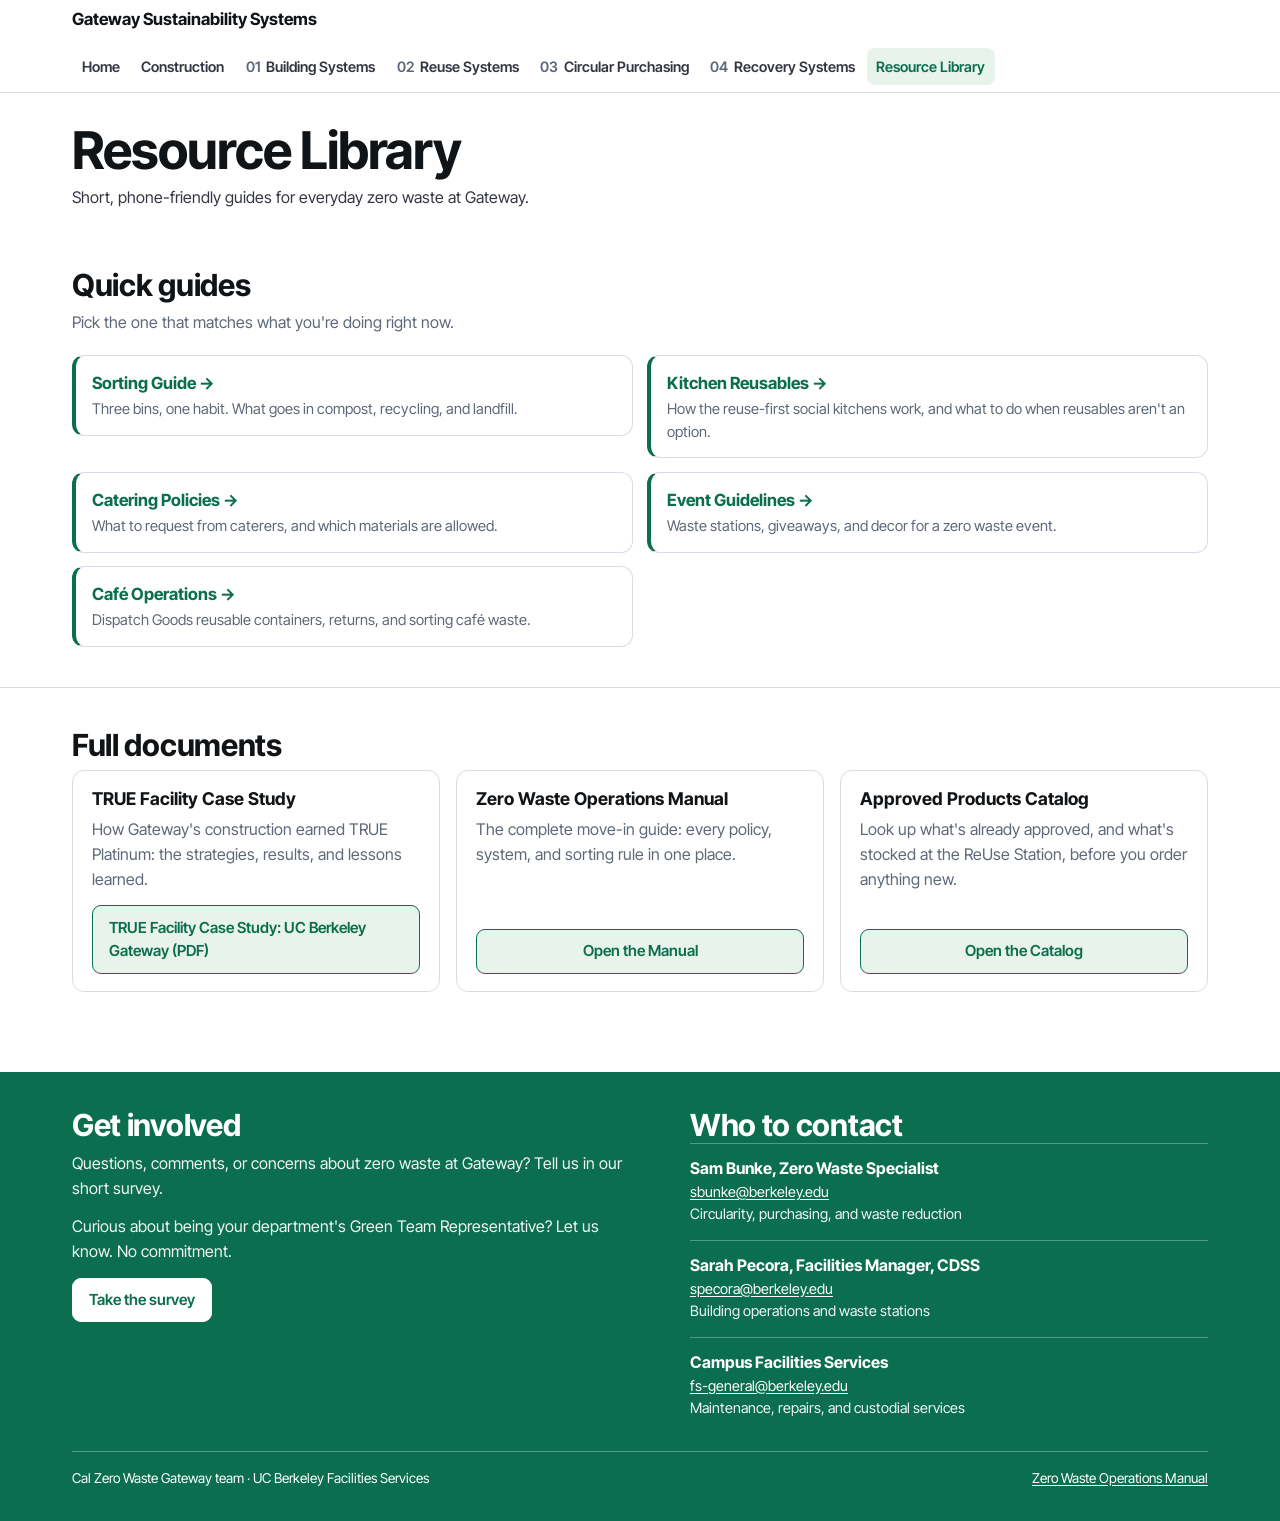
==== docs/resources/index.html @ 9b739a01 "Add the Be Green at Gateway logo as the site icon Co-Authored-By: Claude Opus 5.5 (1M context) <nore" ====
<!doctype html>
<html lang="en">
<head>
  <meta charset="utf-8">
  <meta name="viewport" content="width=device-width, initial-scale=1">
  <title>Resource Library | Gateway Sustainability Systems</title>
  <meta name="description" content="Quick guides for sorting, kitchens, catering, events, and the café at Gateway, plus the full Zero Waste Operations Manual.">
  <link rel="preconnect" href="https://fonts.googleapis.com">
  <link rel="preconnect" href="https://fonts.gstatic.com" crossorigin>
  <link rel="stylesheet" href="https://fonts.googleapis.com/css2?family=Inter+Tight:wght@400;600;700&display=swap">
  <link rel="stylesheet" href="../assets/css/site.css">
  <link rel="icon" href="../assets/icons/icon-32.png" sizes="32x32" type="image/png">
  <link rel="apple-touch-icon" href="../assets/icons/apple-touch-icon.png">
</head>
<body data-root="../" data-page="resources">
  <noscript><p class="wrap"><a href="../index.html">Home</a> · <a href="../construction.html">Construction</a> · <a href="../building-systems.html">01 Building Systems</a> · <a href="../reuse.html">02 Reuse Systems</a> · <a href="../circular-purchasing.html">03 Circular Purchasing</a> · <a href="../recovery.html">04 Recovery Systems</a> · <a href="index.html">Resource Library</a></p></noscript>

  <main id="main">

    <section class="page-head" aria-labelledby="page-title">
      <div class="wrap">
        <h1 id="page-title">Resource Library</h1>
        <p class="lede">Short, phone-friendly guides for everyday zero waste at Gateway.</p>
      </div>
    </section>

    <section class="section" aria-labelledby="guides-title">
      <div class="wrap">
        <h2 id="guides-title">Quick guides</h2>
        <p class="section-intro">Pick the one that matches what you're doing right now.</p>
        <ul class="guide-list"><li><a class="guide-link" href="sorting-guide.html"><span class="guide-title">Sorting Guide</span><span class="guide-desc">Three bins, one habit. What goes in compost, recycling, and landfill.</span></a></li><li><a class="guide-link" href="kitchen-reusables.html"><span class="guide-title">Kitchen Reusables</span><span class="guide-desc">How the reuse-first social kitchens work, and what to do when reusables aren't an option.</span></a></li><li><a class="guide-link" href="catering-policies.html"><span class="guide-title">Catering Policies</span><span class="guide-desc">What to request from caterers, and which materials are allowed.</span></a></li><li><a class="guide-link" href="event-guidelines.html"><span class="guide-title">Event Guidelines</span><span class="guide-desc">Waste stations, giveaways, and decor for a zero waste event.</span></a></li><li><a class="guide-link" href="cafe-operations.html"><span class="guide-title">Café Operations</span><span class="guide-desc">Dispatch Goods reusable containers, returns, and sorting café waste.</span></a></li></ul>
      </div>
    </section>

    <section class="section" aria-labelledby="docs-title">
      <div class="wrap">
        <h2 id="docs-title">Full documents</h2>
        <div class="panel-grid panel-grid-3">
          <div class="resource">
            <h3>TRUE Facility Case Study</h3>
            <p>How Gateway's construction earned TRUE Platinum: the strategies, results, and lessons learned.</p>
            <a class="btn btn-block" href="../assets/Gateway_TRUE_Case_Study.pdf" target="_blank" rel="noopener">TRUE Facility Case Study: UC Berkeley Gateway (PDF)<span class="sr-only"> (opens in a new tab)</span></a>
          </div>
          <div class="resource">
            <h3>Zero Waste Operations Manual</h3>
            <p>The complete move-in guide: every policy, system, and sorting rule in one place.</p>
            <a class="btn btn-block" href="https://docs.google.com/presentation/d/1j3IVyxEG0aGZXlMy2ydaw6Dh-32Yhf_N/present">Open the Manual</a>
          </div>
          <div class="resource">
            <h3>Approved Products Catalog</h3>
            <p>Look up what's already approved, and what's stocked at the ReUse Station, before you order anything new.</p>
            <a class="btn btn-block" href="https://docs.google.com/spreadsheets/d/1A8FVGTV1aYEEU8FSmAIqXaVte6zZQoTVcCfQZ-hz0IU/edit?gid=1487214576#gid=1487214576">Open the Catalog</a>
          </div>
        </div>
      </div>
    </section>

  </main>

  <script src="../assets/js/site.js"></script>
</body>
</html>
---- docs/assets/css/site.css ----
/* Gateway Sustainability Systems: shared styles for every page.
   One font (Inter Tight) and the existing site palette only. */

:root {
  --green: #0B6E4F;          /* primary: headings accents, buttons, links */
  --green-mid: #3F8F43;      /* accent: borders and rules only (not small text) */
  --green-tint: #E8F3EC;     /* button fills, highlight backgrounds */
  --surface: #F3F5F2;        /* soft panels */
  --ink: #343743;            /* body text */
  --ink-strong: #111417;     /* large headings */
  --ink-muted: #5E6878;      /* secondary text (AA on white and on --surface) */
  --line: #D8DCE5;           /* hairlines and card borders */
  --white: #FFFFFF;

  --radius: 12px;
  --gutter: 16px;
  --max: 1200px;
  --font: "Inter Tight", system-ui, -apple-system, "Segoe UI", Arial, sans-serif;
}

*, *::before, *::after { box-sizing: border-box; }

html { -webkit-text-size-adjust: 100%; }

body {
  margin: 0;
  background: var(--white);
  color: var(--ink);
  font-family: var(--font);
  font-size: 1rem;
  line-height: 1.55;
}

img { max-width: 100%; height: auto; display: block; }

a { color: var(--green); text-underline-offset: 2px; }
a:hover { text-decoration-thickness: 2px; }

:focus-visible {
  outline: 3px solid var(--green);
  outline-offset: 2px;
  border-radius: 4px;
}

h1, h2, h3 { color: var(--ink-strong); line-height: 1.15; margin: 0 0 0.5rem; }
h1 { font-size: clamp(2rem, 6vw, 3.25rem); font-weight: 700; letter-spacing: -0.02em; }
h2 { font-size: clamp(1.45rem, 3.6vw, 1.9rem); font-weight: 700; letter-spacing: -0.01em; }
h3 { font-size: 1.1rem; font-weight: 700; }
p { margin: 0 0 0.85rem; }

.sr-only {
  position: absolute; width: 1px; height: 1px; padding: 0; margin: -1px;
  overflow: hidden; clip: rect(0, 0, 0, 0); white-space: nowrap; border: 0;
}

.skip-link {
  position: absolute; left: var(--gutter); top: -100px; z-index: 100;
  background: var(--green); color: var(--white); padding: 0.6rem 1rem;
  border-radius: 8px; font-weight: 600;
}
.skip-link:focus { top: 0.5rem; }

.wrap { max-width: var(--max); margin: 0 auto; padding: 0 var(--gutter); }
@media (min-width: 768px) { .wrap { padding: 0 2rem; } }

.section { padding: 2.5rem 0; }
.section + .section { border-top: 1px solid var(--line); }
.section-intro { color: var(--ink-muted); max-width: 46rem; margin-bottom: 1.25rem; }
.eyebrow {
  display: block; font-size: 0.78rem; font-weight: 700; letter-spacing: 0.08em;
  text-transform: uppercase; color: var(--ink-muted); margin-bottom: 0.4rem;
}

/* ---------- Header and navigation ---------- */

.site-header {
  position: sticky; top: 0; z-index: 50;
  background: var(--white);
  border-bottom: 1px solid var(--line);
}
.site-header .wrap {
  display: flex; align-items: center; justify-content: space-between;
  min-height: 60px; gap: 1rem;
}
.brand {
  display: flex; align-items: center; gap: 0.55rem;
  font-weight: 700; font-size: 1.05rem; color: var(--ink-strong); text-decoration: none;
}
@media (max-width: 380px) { .brand { font-size: 0.95rem; } }
.nav-toggle {
  display: inline-flex; align-items: center; gap: 0.4rem;
  font: inherit; font-weight: 600; font-size: 0.95rem;
  background: var(--green); color: var(--white);
  border: 0; border-radius: 8px; padding: 0.5rem 0.85rem; cursor: pointer;
}
.nav-toggle svg { width: 18px; height: 18px; }
.site-nav ul { list-style: none; margin: 0; padding: 0; }
.site-nav a {
  display: block; text-decoration: none; color: var(--ink);
  font-weight: 600; font-size: 0.95rem; border-radius: 8px;
}
.site-nav a[aria-current="page"] { color: var(--green); background: var(--green-tint); }
.site-nav a:hover { color: var(--green); }
.nav-num { color: var(--ink-muted); font-weight: 600; margin-right: 0.35rem; }

@media (max-width: 1199px) {
  .site-nav {
    display: none; position: absolute; left: 0; right: 0; top: 100%;
    background: var(--white); border-bottom: 1px solid var(--line);
    box-shadow: 0 12px 24px rgba(17, 20, 23, 0.08);
  }
  .site-nav.is-open { display: block; }
  .site-nav ul { padding: 0.5rem var(--gutter) 1rem; }
  .site-nav a { padding: 0.75rem 0.75rem; }
}
@media (min-width: 1200px) {
  .nav-toggle { display: none; }
  .site-nav a, .brand { white-space: nowrap; }
  .site-header .wrap { flex-wrap: wrap; padding-top: 0.4rem; padding-bottom: 0.4rem; }
  .site-nav ul { display: flex; flex-wrap: wrap; gap: 0.15rem; }
  .site-nav a { padding: 0.45rem 0.6rem; font-size: 0.9rem; }
}

/* ---------- Buttons ---------- */

.btn {
  display: inline-flex; align-items: center; justify-content: center; gap: 0.35rem;
  font: inherit; font-weight: 600; font-size: 0.95rem; text-decoration: none;
  padding: 0.6rem 1rem; border-radius: 9px; cursor: pointer;
  background: var(--green-tint); color: var(--green); border: 1px solid var(--green);
}
.btn:hover { background: var(--green); color: var(--white); }
.btn-solid { background: var(--green); color: var(--white); }
.btn-solid:hover { background: #095C42; }
.btn-block { display: flex; width: 100%; }

/* ---------- Home hero (full-bleed, no border or rounding) ---------- */

.hero-img {
  width: 100%; height: 210px; object-fit: cover; object-position: center 40%;
  border-radius: 0;
}
@media (min-width: 768px) { .hero-img { height: 420px; } }
.hero-text { padding-top: 1.5rem; padding-bottom: 0.5rem; }
.hero-text .lede { font-size: 1.1rem; max-width: 46rem; }
.hero-text p { max-width: 46rem; }

/* ---------- Metrics (2x2 on mobile, 4 across on desktop) ---------- */

.metrics {
  display: grid; grid-template-columns: 1fr 1fr; gap: 0.75rem;
  margin: 0; padding: 0; list-style: none;
}
@media (min-width: 768px) { .metrics { grid-template-columns: repeat(4, 1fr); gap: 1rem; } }
.metric {
  background: var(--surface); border-radius: var(--radius);
  padding: 0.9rem 1rem; border-top: 4px solid var(--green);
}
.metric-value {
  display: block; font-size: clamp(1.35rem, 5vw, 2rem); font-weight: 700;
  line-height: 1.15; color: var(--ink-strong);
}
.metric-label { display: block; font-size: 0.85rem; color: var(--ink-muted); margin-top: 0.2rem; line-height: 1.35; }

/* ---------- System cards ---------- */

.cards { display: grid; gap: 0.75rem; margin: 0; padding: 0; list-style: none; }
@media (min-width: 640px) { .cards { grid-template-columns: repeat(2, 1fr); gap: 1rem; } }
@media (min-width: 1024px) { .cards-5 { grid-template-columns: repeat(5, 1fr); } }

.card {
  background: var(--white); border: 1px solid var(--line); border-radius: var(--radius);
  overflow: hidden; display: flex; flex-direction: column;
}
.card-img { aspect-ratio: 3 / 2; width: 100%; object-fit: cover; }
.card-body { padding: 0.9rem 1rem 1rem; display: flex; flex-direction: column; flex: 1; }
.card-num { font-size: 0.8rem; font-weight: 700; letter-spacing: 0.06em; color: var(--green); }
.card h3 { margin: 0.15rem 0 0.3rem; }
.card p { color: var(--ink-muted); font-size: 0.92rem; margin-bottom: 0.75rem; flex: 1; }

/* Compact system cards on phones: no photo, tight spacing, green accent edge. */
@media (max-width: 639px) {
  .card-system { border-left: 4px solid var(--green); }
  .card-system:nth-child(even) { border-left-color: var(--green-mid); }
  .card-system .card-img { display: none; }
  .card-system .card-body { padding: 0.7rem 0.85rem 0.8rem; }
  .card-system h3 { margin: 0.05rem 0 0.1rem; font-size: 1rem; }
  .card-system p { margin-bottom: 0.5rem; font-size: 0.86rem; }
  .card-system .btn { padding: 0.45rem 0.8rem; }
}


/* ---------- Text panels ---------- */

.panel-grid { display: grid; gap: 1rem; }
@media (min-width: 768px) { .panel-grid { grid-template-columns: repeat(2, 1fr); } }
.panel {
  background: var(--surface); border-radius: var(--radius); padding: 1.1rem 1.2rem;
}
.panel h3 { margin-bottom: 0.4rem; }
.panel ul { margin: 0 0 0.75rem; padding-left: 1.2rem; }
.panel li { margin-bottom: 0.35rem; }
.source { font-size: 0.85rem; color: var(--ink-muted); margin: 0; }

.pull {
  border-left: 4px solid var(--green); padding: 0.6rem 0 0.6rem 1rem; margin: 1.25rem 0 0;
  font-weight: 600; color: var(--ink-strong); max-width: 46rem;
}

/* ---------- Callouts: The Science, Current Wins, What you can do ---------- */

.callout {
  border: 1px solid var(--line); border-left: 4px solid var(--green);
  background: var(--white); border-radius: var(--radius);
  padding: 0.95rem 1.1rem; margin: 1.25rem 0;
}
.callout-label {
  display: flex; align-items: center; gap: 0.45rem;
  font-size: 0.8rem; font-weight: 700; letter-spacing: 0.06em; text-transform: uppercase;
  color: var(--green); margin-bottom: 0.35rem;
}
.callout-label svg { width: 18px; height: 18px; flex: none; }
.callout p:last-child, .callout ul:last-child { margin-bottom: 0; }
.callout .source { margin-top: 0.4rem; }
.callout-science { background: var(--surface); }
.callout-wins { background: var(--green-tint); border-left-color: var(--green); }
.callout-action { border-left-color: var(--green-mid); }
.status {
  display: inline-block; font-size: 0.75rem; font-weight: 700; color: var(--ink-muted);
  border: 1px solid var(--line); border-radius: 999px; padding: 0.05rem 0.5rem; margin-left: 0.3rem;
  background: var(--white); vertical-align: 1px;
}

/* ---------- Team ---------- */

.team { display: grid; align-items: start; gap: 0.75rem; margin: 1rem 0 0; padding: 0; list-style: none; }
@media (min-width: 640px) { .team { grid-template-columns: repeat(2, 1fr); gap: 1rem; } }
@media (min-width: 1024px) { .team { grid-template-columns: repeat(3, 1fr); } }
.person {
  display: flex; gap: 0.85rem; align-items: flex-start;
  border: 1px solid var(--line); border-radius: var(--radius); padding: 0.9rem 1rem;
}
.avatar {
  flex: none; width: 52px; height: 52px; border-radius: 50%;
  background: var(--green); color: var(--white);
  display: grid; place-items: center; font-weight: 700; font-size: 1.05rem; letter-spacing: 0.02em;
}
.person:nth-child(even) .avatar { background: var(--green-tint); color: var(--green); border: 2px solid var(--green); }
.person h3 { margin: 0 0 0.1rem; font-size: 1.02rem; }
.person .role { font-weight: 600; color: var(--green); font-size: 0.9rem; margin-bottom: 0.35rem; }
.person p { font-size: 0.92rem; margin-bottom: 0.4rem; }
.person blockquote { margin: 0.4rem 0 0; padding-left: 0.75rem; border-left: 3px solid var(--line); font-size: 0.92rem; color: var(--ink); }

/* ---------- Resource cards ---------- */

.resource { border: 1px solid var(--line); border-radius: var(--radius); padding: 1.1rem 1.2rem; display: flex; flex-direction: column; }
.resource p { color: var(--ink-muted); flex: 1; }

/* ---------- Footer / Get Involved ---------- */

.site-footer { background: var(--green); color: var(--white); margin-top: 2.5rem; }
.site-footer a { color: var(--white); }
.site-footer h2 { color: var(--white); }
.site-footer .wrap { padding-top: 2.25rem; padding-bottom: 2rem; }
.involved { display: grid; gap: 1.5rem; }
@media (min-width: 900px) { .involved { grid-template-columns: 1.1fr 1fr; gap: 3rem; } }
.involved p { color: rgba(255, 255, 255, 0.94); }
.site-footer .btn { background: var(--white); color: var(--green); border-color: var(--white); }
.site-footer .btn:hover { background: var(--green-tint); }
.site-footer :focus-visible { outline-color: var(--white); }
.contacts { list-style: none; margin: 0; padding: 0; display: grid; gap: 0.9rem; }
.contacts li { border-top: 1px solid rgba(255, 255, 255, 0.3); padding-top: 0.75rem; }
.contacts strong { display: block; }
.contacts span { display: block; font-size: 0.9rem; color: rgba(255, 255, 255, 0.94); }
.footer-base {
  border-top: 1px solid rgba(255, 255, 255, 0.3); margin-top: 2rem; padding-top: 1rem;
  font-size: 0.85rem; display: flex; flex-wrap: wrap; gap: 0.5rem 1.25rem; justify-content: space-between;
}

@media (prefers-reduced-motion: no-preference) {
  html { scroll-behavior: smooth; }
}

/* ---------- Collapsible sections (phones) ----------
   <details data-open-desktop> folds long text on phones and is opened
   by site.js on wider screens, where the toggle is hidden. */

.fold > summary {
  list-style: none; cursor: pointer;
  display: flex; align-items: center; justify-content: space-between; gap: 0.75rem;
}
.fold > summary::-webkit-details-marker { display: none; }
.fold > summary::after {
  content: ""; flex: none; width: 9px; height: 9px; margin-right: 4px;
  border-right: 2px solid var(--green); border-bottom: 2px solid var(--green);
  transform: rotate(45deg) translateY(-3px); transition: transform 0.15s;
}
.fold[open] > summary::after { transform: rotate(-135deg) translateY(-2px); }
.fold > summary h2, .fold > summary h3 { margin: 0; }
.fold-hint { display: block; font-size: 0.86rem; color: var(--ink-muted); font-weight: 400; margin-top: 0.15rem; }
.fold > summary > :first-child { flex: 1; }
.panel.fold > summary { display: grid; grid-template-columns: 1fr auto; }
.panel.fold > summary h3 { grid-column: 1; }
.panel.fold > summary .fold-hint { grid-column: 1; }
.panel.fold > summary::after { grid-column: 2; grid-row: 1 / span 2; align-self: center; }
.panel.fold[open] > summary { margin-bottom: 0.5rem; }
.fold-plain > summary {
  justify-content: flex-start; color: var(--green); font-weight: 600; font-size: 0.95rem;
  padding: 0.25rem 0; margin-bottom: 0.5rem;
}
.fold-plain > summary > :first-child { flex: none; }
.site-footer .fold > summary::after { border-color: var(--white); }

@media (min-width: 768px) {
  .js .fold[data-open-desktop] > summary { pointer-events: none; cursor: default; }
  .js .fold[data-open-desktop] > summary::after,
  .js .fold[data-open-desktop] .fold-hint,
  .js .fold-plain[data-open-desktop] > summary { display: none; }
  .js .panel.fold[data-open-desktop] > summary { margin-bottom: 0.4rem; }
}

/* ---------- Phone density ---------- */

@media (max-width: 639px) {
  .section { padding: 1.6rem 0; }
  h2 { margin-bottom: 0.35rem; }
  .section-intro { font-size: 0.95rem; margin-bottom: 0.9rem; }
  .hero-img { height: 180px; }
  .hero-text { padding-top: 1.1rem; padding-bottom: 0; }
  .hero-text .lede { font-size: 1.02rem; margin-bottom: 0.4rem; }
  .metric { padding: 0.7rem 0.8rem; }

  /* System cards become single rows: text on the left, Explore on the right. */
  .cards { gap: 0.5rem; }
  .card-system .card-body {
    display: grid; grid-template-columns: 1fr auto; column-gap: 0.75rem; align-items: center;
    padding: 0.6rem 0.75rem;
  }
  .card-system .card-num, .card-system h3, .card-system p { grid-column: 1; }
  .card-system p { margin: 0; }
  .card-system .btn { grid-column: 2; grid-row: 1 / span 3; width: auto; padding: 0.45rem 0.85rem; }

  .panel-grid { gap: 0.6rem; }
  .panel { padding: 0.85rem 0.95rem; }
  .pull { margin-top: 0.9rem; font-size: 0.95rem; }

  /* Team scrolls sideways so the section stays one card tall. */
  .team-lead { margin-bottom: 0.25rem; }
  .team {
    display: flex; align-items: flex-start; gap: 0.6rem; overflow-x: auto; scroll-snap-type: x mandatory;
    margin: 0.75rem calc(-1 * var(--gutter)) 0; padding: 0 var(--gutter) 0.5rem;
    scroll-padding: 0 var(--gutter);
  }
  .person { flex: 0 0 82%; scroll-snap-align: start; padding: 0.8rem 0.85rem; }

  .resource { padding: 0.85rem 0.95rem; }
  .resource .eyebrow { display: none; }
  .resource p { font-size: 0.9rem; margin-bottom: 0.6rem; }

  .site-footer { margin-top: 1.5rem; }
  .site-footer .wrap { padding-top: 1.6rem; padding-bottom: 1.4rem; }
  .involved { gap: 1rem; }
  .footer-base { margin-top: 1.25rem; }
}

/* ---------- Content pages ---------- */

.subnav-label { font-size: 0.85rem; font-weight: 700; color: var(--green); letter-spacing: 0.04em; display: block; margin-bottom: 0.25rem; }
.split { display: grid; gap: 1rem; align-items: start; }
@media (min-width: 900px) { .split { grid-template-columns: 1fr 1fr; gap: 1.75rem; } .split-wide { grid-template-columns: 1.4fr 1fr; } }
.photo { border-radius: var(--radius); width: 100%; object-fit: cover; }
.photo-caption { font-size: 0.85rem; color: var(--ink-muted); margin-top: 0.4rem; }
.facts { list-style: none; margin: 0; padding: 0; display: grid; gap: 0.5rem; }
.facts li { padding-left: 1.1rem; position: relative; }
.facts li::before { content: ""; position: absolute; left: 0; top: 0.6em; width: 6px; height: 6px; border-radius: 50%; background: var(--green); }
.stat-inline { display: block; font-size: 1.6rem; font-weight: 700; color: var(--ink-strong); line-height: 1.1; }
.stat-inline-label { display: block; font-size: 0.85rem; color: var(--ink-muted); margin-bottom: 0.6rem; }
.mini-grid { display: grid; gap: 0.6rem; }
@media (min-width: 640px) { .mini-grid { grid-template-columns: repeat(2, 1fr); } }
@media (min-width: 1024px) { .mini-grid-4 { grid-template-columns: repeat(4, 1fr); } .mini-grid-3 { grid-template-columns: repeat(3, 1fr); } }
.mini { border: 1px solid var(--line); border-radius: var(--radius); padding: 0.85rem 0.95rem; }
.mini h3 { font-size: 1rem; margin-bottom: 0.25rem; }
.mini p, .mini li { font-size: 0.92rem; }
.mini p:last-child { margin-bottom: 0; }

/* Charts */
.chart-figure { margin: 0; border: 1px solid var(--line); border-radius: var(--radius); padding: 0.85rem 0.9rem 0.6rem; }
.chart-title { font-weight: 700; color: var(--ink-strong); font-size: 1.02rem; margin: 0; }
.chart-sub { font-size: 0.85rem; color: var(--ink-muted); margin: 0.1rem 0 0.3rem; }
.chart { width: 100%; min-height: 260px; }
.chart-figure figcaption { font-size: 0.88rem; color: var(--ink); margin-top: 0.35rem; }
.chart-fallback { font-size: 0.9rem; color: var(--ink-muted); padding: 1rem 0; }
.data-table { width: 100%; border-collapse: collapse; font-size: 0.88rem; margin-top: 0.5rem; }
.data-table th, .data-table td { text-align: left; padding: 0.35rem 0.4rem; border-bottom: 1px solid var(--line); }
.data-table td.num, .data-table th.num { text-align: right; font-variant-numeric: tabular-nums; }
.table-fold > summary { font-size: 0.88rem; font-weight: 600; color: var(--green); padding: 0.35rem 0; justify-content: flex-start; }
.table-fold > summary > :first-child { flex: none; }
.table-scroll { max-height: 320px; overflow: auto; }

@media (max-width: 639px) {
  .chart { min-height: 230px; }
  .chart-figure { padding: 0.7rem 0.6rem 0.5rem; }
  .stat-inline { font-size: 1.35rem; }
}
.fold-section { margin-top: 1.25rem; }
@media (max-width: 639px) {
  .photo { max-height: 210px; }
  .fold-section { margin-top: 0.9rem; }
}

/* ---------- Mass-balance flow diagram (Building Systems) ---------- */

.flow { display: grid; gap: 0.6rem; align-items: center; margin: 0.5rem 0 0; }
@media (min-width: 900px) { .flow { grid-template-columns: 1fr auto 0.8fr auto 1.25fr; gap: 0.9rem; } }
.flow-col { border: 1px solid var(--line); border-radius: var(--radius); padding: 0.8rem 0.9rem; }
.flow-col h3 { font-size: 0.82rem; font-weight: 700; letter-spacing: 0.06em; text-transform: uppercase; color: var(--green); margin-bottom: 0.45rem; }
.flow-list { list-style: none; margin: 0; padding: 0; display: grid; gap: 0.4rem; }
.flow-list li { background: var(--surface); border-radius: 8px; padding: 0.45rem 0.65rem; font-size: 0.93rem; line-height: 1.35; }
.flow-list li strong { display: block; color: var(--ink-strong); }
.flow-list li span { display: block; font-size: 0.84rem; color: var(--ink-muted); }
.flow-list li.flow-landfill { background: var(--white); border: 2px dashed var(--ink-muted); }
.flow-hub {
  background: var(--green); color: var(--white); border-radius: var(--radius);
  padding: 1rem; text-align: center; font-weight: 700; font-size: 1.15rem;
}
.flow-hub span { display: block; font-weight: 400; font-size: 0.86rem; margin-top: 0.2rem; color: rgba(255, 255, 255, 0.92); }
.flow-arrow { display: flex; justify-content: center; color: var(--green); }
.flow-arrow svg { width: 28px; height: 28px; transform: rotate(90deg); }
@media (min-width: 900px) { .flow-arrow svg { transform: none; } }
@media (max-width: 639px) {
  .flow { gap: 0.35rem; }
  .flow-list { grid-template-columns: 1fr 1fr; gap: 0.35rem; }
  .flow-list li { padding: 0.4rem 0.5rem; font-size: 0.88rem; }
  .flow-hub { padding: 0.7rem; }
}
.equation { font-weight: 600; color: var(--ink-strong); font-size: 1.02rem; }
.callout-grid { display: grid; gap: 0 1rem; }
@media (min-width: 900px) { .callout-grid { grid-template-columns: 1fr 1fr; } }

/* ---------- Step indicator (Reuse / Refill / Reorder) ---------- */

.steps { list-style: none; margin: 0.75rem 0 0.5rem; padding: 0; display: flex; align-items: flex-start; position: relative; z-index: 0; }
.steps li { flex: 1; text-align: center; position: relative; font-weight: 600; font-size: 0.92rem; color: var(--ink-muted); }
.steps li::before {
  content: attr(data-n); display: grid; place-items: center; margin: 0 auto 0.4rem;
  width: 44px; height: 44px; border-radius: 50%; background: var(--surface);
  border: 2px solid var(--line); color: var(--ink-muted); font-weight: 700; font-size: 1.05rem;
}
.steps li + li::after {
  content: ""; position: absolute; top: 22px; right: 50%; width: 100%; height: 2px;
  background: var(--line); z-index: -1;
}
.steps li.is-here { color: var(--green); }
.steps li.is-here::before { background: var(--green); border-color: var(--green); color: var(--white); }
.steps a { color: inherit; }
.here-note { font-size: 0.9rem; color: var(--ink-muted); }
.kit { list-style: none; margin: 0; padding: 0; display: grid; grid-template-columns: 1fr 1fr; gap: 0.6rem; }
@media (min-width: 900px) { .kit { grid-template-columns: repeat(4, 1fr); gap: 0.9rem; } }
.kit li { background: var(--surface); border-radius: var(--radius); padding: 0.75rem 0.85rem; }
.kit .metric-value { font-size: clamp(1.25rem, 4.6vw, 1.6rem); }
.motto { font-size: 1.15rem; font-weight: 700; color: var(--green); margin-bottom: 0.6rem; }

/* ---------- Phone readability: fewer, larger, airier blocks ---------- */
@media (max-width: 639px) {
  .hide-phone { display: none !important; }
  body { line-height: 1.6; }
  .section-intro { font-size: 1rem; }
  .mini p, .mini li, .facts li, .panel li, .panel p { font-size: 1rem; }
  .facts { gap: 0.55rem; }
  .split { gap: 1.1rem; }
  .callout { padding: 0.9rem 1rem; margin: 1rem 0; }
  .callout-grid > .callout + .callout { margin-top: 0; }
  .mini { border: 0; background: var(--surface); padding: 0.85rem 0.95rem; }
  .mini-grid { gap: 0.75rem; }
  .kit { gap: 0.6rem; }
  .kit .metric-label { font-size: 0.9rem; }
  .resource { padding: 0; border: 0; }
  .resource h3 { display: none; }
  .resource p { display: none; }
  .panel-grid:has(.resource) { gap: 0.6rem; }
  .pull { font-size: 1rem; margin-top: 0.75rem; }
  .chart-figure figcaption { font-size: 0.95rem; }
}
.photo-portrait { max-height: 480px; width: auto; max-width: 100%; margin: 0 auto; }
@media (max-width: 639px) { .photo-portrait { width: 100%; max-height: 300px; object-fit: cover; object-position: center 20%; } }

/* ---------- Circular Purchasing ---------- */

.target {
  display: flex; align-items: center; gap: 1rem; margin-top: 1rem; max-width: 40rem;
  background: var(--green); color: var(--white); border-radius: var(--radius); padding: 0.9rem 1.1rem;
}
.target-value { font-size: 2rem; font-weight: 700; line-height: 1; flex: none; }
.target-text { font-size: 0.95rem; line-height: 1.45; }
.steps-4 li { font-size: 0.85rem; padding: 0 0.15rem; }
@media (min-width: 640px) { .split-2 { grid-template-columns: 1fr 1fr; } }
.check { background: var(--surface); border-radius: var(--radius); padding: 0.85rem 1rem; border-left: 4px solid var(--green); }
.check-no { border-left-color: var(--ink-muted); }
.check-no .facts li::before { background: var(--ink-muted); }
.check-label { font-weight: 700; color: var(--green); margin-bottom: 0.4rem; }
.check-no .check-label { color: var(--ink-muted); }
.check-yes .check-label::before { content: "\2713\00a0"; }
.check-no .check-label::before { content: "\2715\00a0"; }
.link-row { display: flex; flex-wrap: wrap; gap: 0.6rem; margin-top: 1.1rem; }
@media (max-width: 639px) { .link-row .btn { width: 100%; } }

/* ---------- Recovery ---------- */

.pathways { display: grid; gap: 0.75rem; }
@media (min-width: 900px) { .pathways { grid-template-columns: repeat(3, 1fr); gap: 1rem; } }
.pathway { border: 1px solid var(--line); border-top: 4px solid var(--green); border-radius: var(--radius); padding: 0.95rem 1.05rem; display: flex; flex-direction: column; }
.pathway .photo { aspect-ratio: 3 / 2; margin-bottom: 0.8rem; }
.pathway h3 { margin-bottom: 0.3rem; }
.pathway-where { font-weight: 600; color: var(--ink-strong); }
.pathway-takes { font-size: 0.92rem; }
.pathway-outcome { font-size: 0.9rem; color: var(--ink-muted); flex: 1; }
.pathway .btn { margin-top: 0.4rem; }
.pathway-more { flex: 1; }
.pathway-more > summary { margin-top: 0.1rem; }
@media (max-width: 639px) { .photo-short { max-height: 170px; } }

/* ---------- Resource Library ---------- */

.page-head { padding: 1.75rem 0 0.25rem; }
.page-head h1 { margin-bottom: 0.3rem; }
.crumb { display: inline-block; font-size: 0.9rem; font-weight: 600; margin-bottom: 0.5rem; }
.crumb::before { content: "\2190\00a0"; }
.guide-list { list-style: none; margin: 0; padding: 0; display: grid; gap: 0.6rem; }
@media (min-width: 768px) { .guide-list { grid-template-columns: repeat(2, 1fr); gap: 0.85rem; } }
.guide-link {
  display: block; border: 1px solid var(--line); border-left: 4px solid var(--green); border-radius: var(--radius);
  padding: 0.85rem 1rem; text-decoration: none; color: var(--ink);
}
.guide-link:hover, .guide-link:focus-visible { background: var(--green-tint); }
.guide-title { display: block; font-weight: 700; color: var(--green); font-size: 1.05rem; }
.guide-title::after { content: "\00a0\2192"; }
.guide-desc { display: block; font-size: 0.92rem; color: var(--ink-muted); margin-top: 0.15rem; }
.bins { display: grid; gap: 0.75rem; }
@media (min-width: 768px) { .bins { grid-template-columns: repeat(3, 1fr); } .bins-4 { grid-template-columns: repeat(2, 1fr); } }
@media (min-width: 1100px) { .bins-4 { grid-template-columns: repeat(4, 1fr); } }
.bin { background: var(--surface); border-radius: var(--radius); padding: 0.85rem 1rem; border-top: 4px solid var(--bin, var(--green)); }
.bin-compost { --bin: #0B6E4F; }
.bin-recycle { --bin: #2F5F98; }
.bin-landfill { --bin: #343743; }
.bin-dispatch { --bin: #5E6878; }
.bin-name { display: flex; align-items: center; flex-wrap: wrap; gap: 0.45rem; font-weight: 700; font-size: 1.08rem; color: var(--ink-strong); margin-bottom: 0.5rem; }
.bin-dot { width: 14px; height: 14px; border-radius: 50%; background: var(--bin); flex: none; }
.bin-color { font-size: 0.82rem; font-weight: 600; color: var(--ink-muted); }
.bin .facts li::before { background: var(--bin); }
.bin-note { font-size: 0.9rem; color: var(--ink-muted); margin: 0.5rem 0 0; }
.plastics { display: grid; grid-template-columns: 1fr 1fr; gap: 0.6rem; margin-bottom: 0.75rem; max-width: 30rem; }
.plastic { border-radius: var(--radius); padding: 0.75rem 0.9rem; display: flex; flex-direction: column; font-weight: 600; }
.plastic-num { font-size: 1.45rem; font-weight: 700; }
.plastic-yes { background: var(--green-tint); color: var(--green); }
.plastic-no { background: var(--surface); color: var(--ink-strong); border: 1px solid var(--line); }
.callout-alert { border-left-color: var(--ink-strong); }
.callout-alert .callout-label { color: var(--ink-strong); font-size: 0.95rem; letter-spacing: 0; text-transform: none; }
.howto { margin: 0.5rem 0 0; padding-left: 1.3rem; display: grid; gap: 0.5rem; }
.checklist { list-style: none; margin: 0; padding: 0; display: grid; gap: 0.45rem; }
@media (min-width: 640px) { .checklist { grid-template-columns: 1fr 1fr; } }
.checklist li { padding-left: 1.7rem; position: relative; }
.checklist li::before {
  content: ""; position: absolute; left: 0; top: 0.2em; width: 1.05rem; height: 1.05rem;
  border: 2px solid var(--green); border-radius: 4px;
}
.caterer-list { list-style: none; margin: 0; padding: 0; display: grid; gap: 0.45rem; }
@media (min-width: 640px) { .caterer-list { grid-template-columns: repeat(2, 1fr); } }
@media (min-width: 1024px) { .caterer-list { grid-template-columns: repeat(3, 1fr); } }
.caterer-list a { display: block; background: var(--surface); border-radius: var(--radius); padding: 0.6rem 0.85rem; font-weight: 600; }
.manual-end { margin-top: 1.5rem; padding-top: 1.1rem; border-top: 1px solid var(--line); }
.manual-end p { color: var(--ink-muted); font-size: 0.95rem; }

/* ---------- PDF links ---------- */

.hero-actions { display: flex; flex-wrap: wrap; gap: 0.6rem; margin-top: 0.9rem; }
@media (max-width: 639px) { .hero-actions .btn { width: 100%; } }
@media (min-width: 1024px) { .panel-grid-3 { grid-template-columns: repeat(3, 1fr); } }
.pathway .pathway-photo { aspect-ratio: 3 / 2; margin-bottom: 0.8rem; }
@media (max-width: 639px) { .pathway .pathway-photo { aspect-ratio: 3 / 1; } }
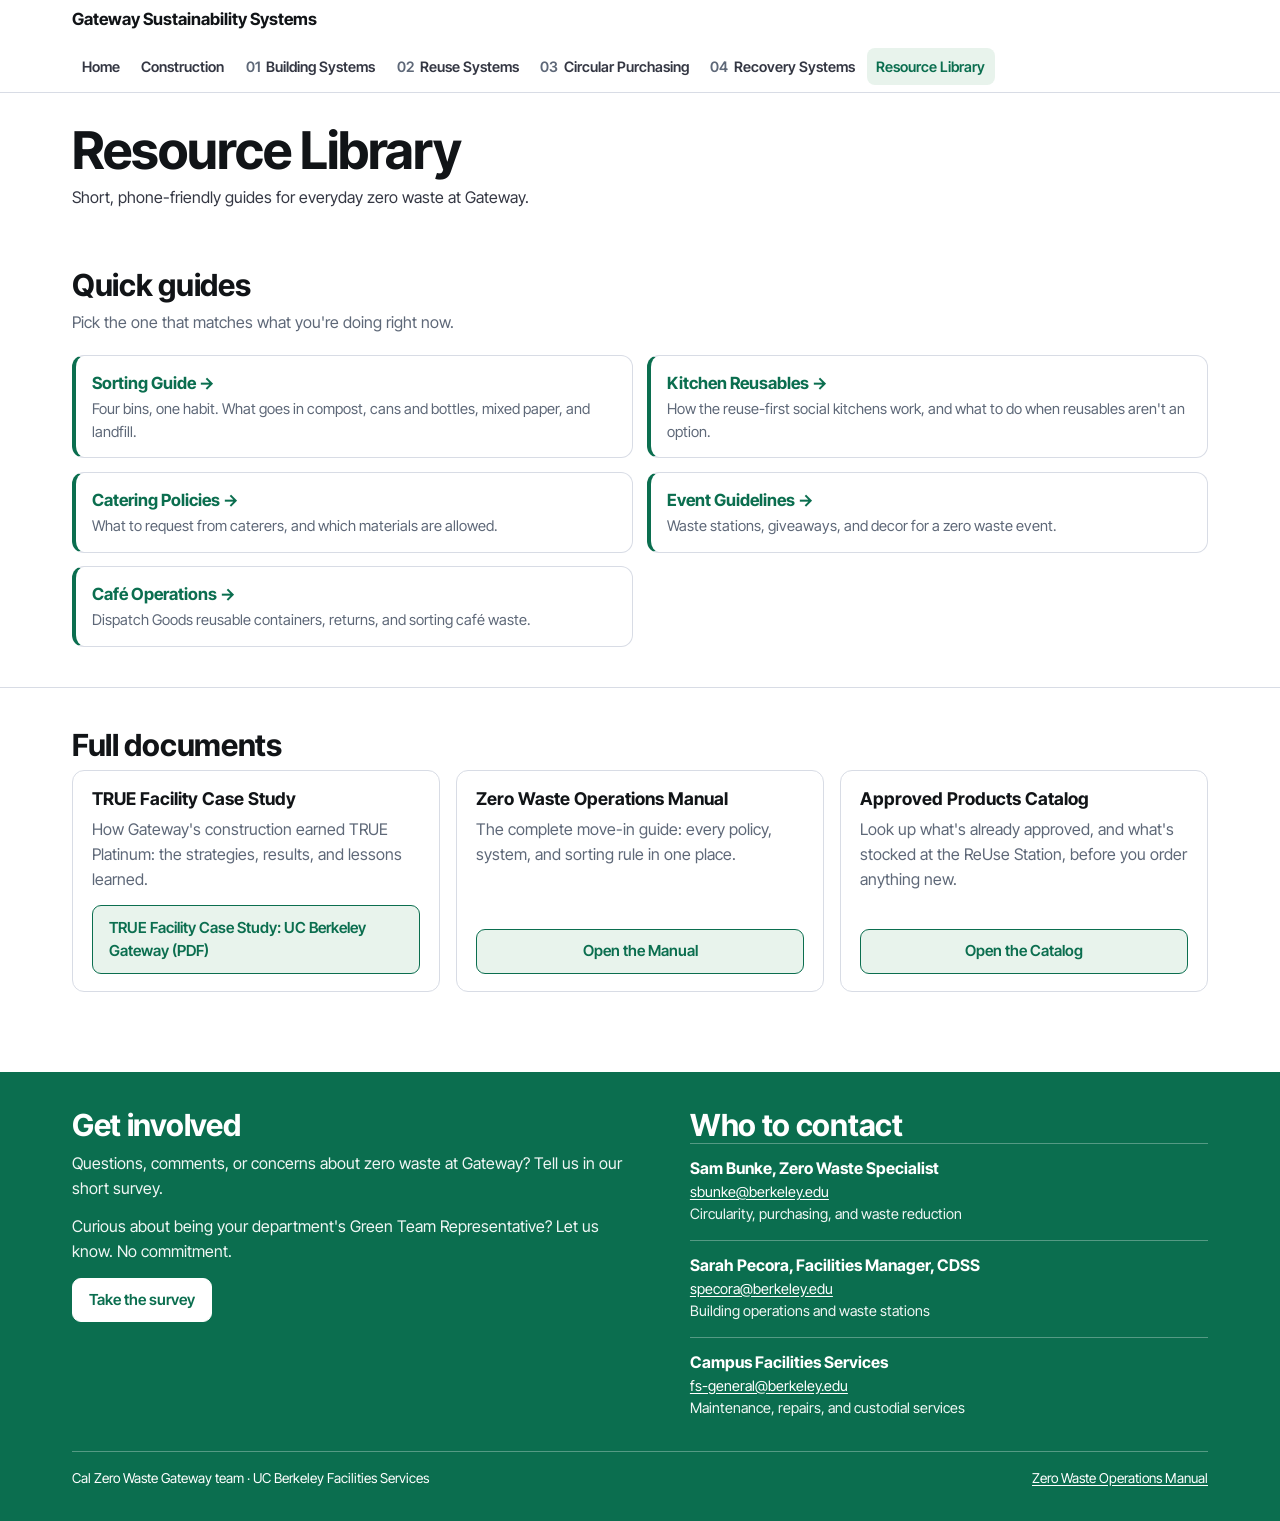
==== commit ef2b1c69: "Split recycling into Cans & Bottles and Mixed Paper in the Sorting Guide Co-Authored-By: Claude Opus" ====
--- a/docs/resources/index.html
+++ b/docs/resources/index.html
@@ -11,6 +11,13 @@
   <link rel="stylesheet" href="../assets/css/site.css">
   <link rel="icon" href="../assets/icons/icon-32.png" sizes="32x32" type="image/png">
   <link rel="apple-touch-icon" href="../assets/icons/apple-touch-icon.png">
+  <meta property="og:type" content="website">
+  <meta property="og:site_name" content="Gateway Sustainability Systems">
+  <meta property="og:title" content="Resource Library | Gateway Sustainability Systems">
+  <meta property="og:description" content="Quick guides for sorting, kitchens, catering, events, and the café at Gateway, plus the full Zero Waste Operations Manual.">
+  <meta property="og:url" content="https://ucberkeleyzerowaste.github.io/gateway-dashboard/resources/index.html">
+  <meta property="og:image" content="https://ucberkeleyzerowaste.github.io/gateway-dashboard/assets/img/home-hero-og.jpg">
+  <meta name="twitter:card" content="summary_large_image">
 </head>
 <body data-root="../" data-page="resources">
   <noscript><p class="wrap"><a href="../index.html">Home</a> · <a href="../construction.html">Construction</a> · <a href="../building-systems.html">01 Building Systems</a> · <a href="../reuse.html">02 Reuse Systems</a> · <a href="../circular-purchasing.html">03 Circular Purchasing</a> · <a href="../recovery.html">04 Recovery Systems</a> · <a href="index.html">Resource Library</a></p></noscript>
@@ -28,7 +35,7 @@
       <div class="wrap">
         <h2 id="guides-title">Quick guides</h2>
         <p class="section-intro">Pick the one that matches what you're doing right now.</p>
-        <ul class="guide-list"><li><a class="guide-link" href="sorting-guide.html"><span class="guide-title">Sorting Guide</span><span class="guide-desc">Three bins, one habit. What goes in compost, recycling, and landfill.</span></a></li><li><a class="guide-link" href="kitchen-reusables.html"><span class="guide-title">Kitchen Reusables</span><span class="guide-desc">How the reuse-first social kitchens work, and what to do when reusables aren't an option.</span></a></li><li><a class="guide-link" href="catering-policies.html"><span class="guide-title">Catering Policies</span><span class="guide-desc">What to request from caterers, and which materials are allowed.</span></a></li><li><a class="guide-link" href="event-guidelines.html"><span class="guide-title">Event Guidelines</span><span class="guide-desc">Waste stations, giveaways, and decor for a zero waste event.</span></a></li><li><a class="guide-link" href="cafe-operations.html"><span class="guide-title">Café Operations</span><span class="guide-desc">Dispatch Goods reusable containers, returns, and sorting café waste.</span></a></li></ul>
+        <ul class="guide-list"><li><a class="guide-link" href="sorting-guide.html"><span class="guide-title">Sorting Guide</span><span class="guide-desc">Four bins, one habit. What goes in compost, cans and bottles, mixed paper, and landfill.</span></a></li><li><a class="guide-link" href="kitchen-reusables.html"><span class="guide-title">Kitchen Reusables</span><span class="guide-desc">How the reuse-first social kitchens work, and what to do when reusables aren't an option.</span></a></li><li><a class="guide-link" href="catering-policies.html"><span class="guide-title">Catering Policies</span><span class="guide-desc">What to request from caterers, and which materials are allowed.</span></a></li><li><a class="guide-link" href="event-guidelines.html"><span class="guide-title">Event Guidelines</span><span class="guide-desc">Waste stations, giveaways, and decor for a zero waste event.</span></a></li><li><a class="guide-link" href="cafe-operations.html"><span class="guide-title">Café Operations</span><span class="guide-desc">Dispatch Goods reusable containers, returns, and sorting café waste.</span></a></li></ul>
       </div>
     </section>
 
@@ -58,5 +65,6 @@
   </main>
 
   <script src="../assets/js/site.js"></script>
+  <script data-goatcounter="https://gatewayzerowaste.goatcounter.com/count" async src="https://gc.zgo.at/count.js"></script>
 </body>
 </html>
--- a/docs/assets/css/site.css
+++ b/docs/assets/css/site.css
@@ -577,3 +577,13 @@
 @media (min-width: 1024px) { .panel-grid-3 { grid-template-columns: repeat(3, 1fr); } }
 .pathway .pathway-photo { aspect-ratio: 3 / 2; margin-bottom: 0.8rem; }
 @media (max-width: 639px) { .pathway .pathway-photo { aspect-ratio: 3 / 1; } }
+
+/* Home: Start here quick actions */
+.section-tight { padding-top: 1.25rem; }
+.quick-grid { list-style: none; margin: 0.75rem 0 0; padding: 0; display: grid; grid-template-columns: 1fr 1fr; gap: 0.6rem; }
+@media (min-width: 768px) { .quick-grid { grid-template-columns: repeat(4, 1fr); } }
+.quick { display: flex; flex-direction: column; gap: 0.2rem; height: 100%; padding: 0.8rem 0.9rem; border: 1px solid var(--line); border-left: 4px solid #0B6E4F; border-radius: 10px; background: #F3F5F2; color: #343743; text-decoration: none; }
+.quick strong { color: #0B6E4F; font-size: 1rem; }
+.quick span { font-size: 0.85rem; color: #5E6878; line-height: 1.35; }
+.quick:hover, .quick:focus-visible { background: #E8F3EC; }
+.bin-paper { --bin: #2F5F98; }
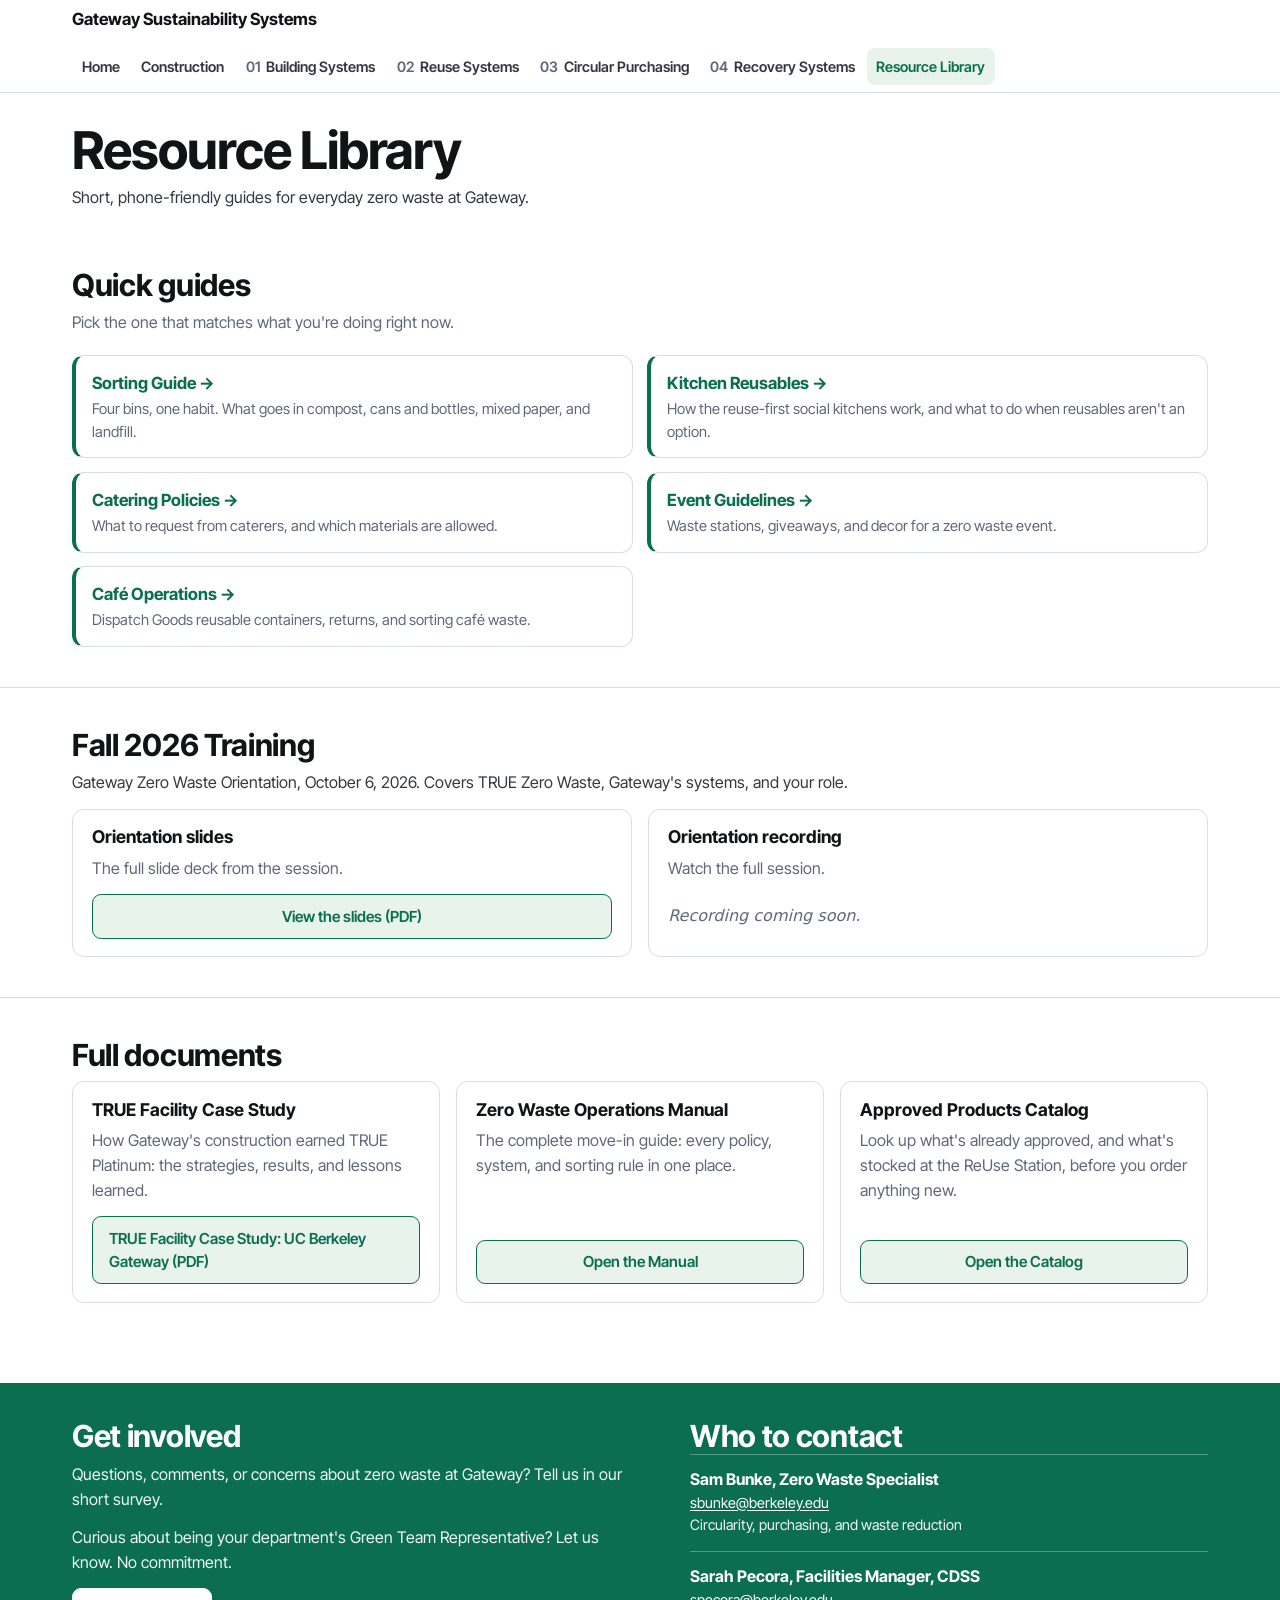
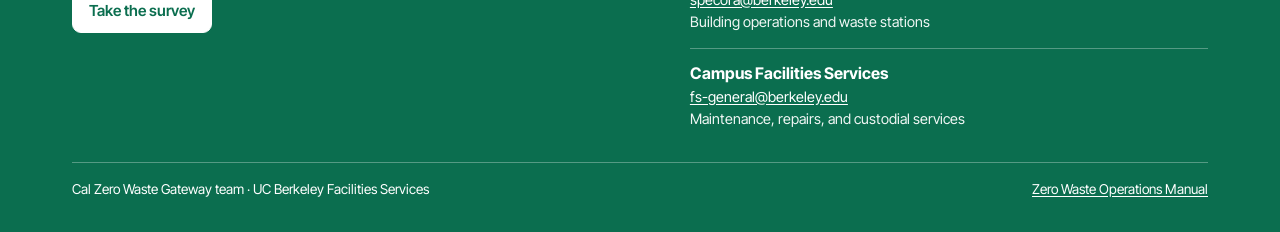
==== commit 0b9e9679: "Add Fall 2026 Training section to the Resource Library with orientation slides Co-Authored-By: Claud" ====
--- a/docs/resources/index.html
+++ b/docs/resources/index.html
@@ -39,6 +39,25 @@
       </div>
     </section>
 
+    <section class="section" aria-labelledby="training-title">
+      <div class="wrap">
+        <h2 id="training-title">Fall 2026 Training</h2>
+        <p>Gateway Zero Waste Orientation, October 6, 2026. Covers TRUE Zero Waste, Gateway's systems, and your role.</p>
+        <div class="panel-grid">
+          <div class="resource">
+            <h3>Orientation slides</h3>
+            <p>The full slide deck from the session.</p>
+            <a class="btn btn-block" href="../assets/Gateway_Zero_Waste_Orientation_F26.pdf" target="_blank" rel="noopener">View the slides (PDF)<span class="sr-only"> (opens in a new tab)</span></a>
+          </div>
+          <div class="resource">
+            <h3>Orientation recording</h3>
+            <p>Watch the full session.</p>
+            <p class="training-soon">Recording coming soon.</p>
+          </div>
+        </div>
+      </div>
+    </section>
+
     <section class="section" aria-labelledby="docs-title">
       <div class="wrap">
         <h2 id="docs-title">Full documents</h2>
--- a/docs/assets/css/site.css
+++ b/docs/assets/css/site.css
@@ -587,3 +587,36 @@
 .quick span { font-size: 0.85rem; color: #5E6878; line-height: 1.35; }
 .quick:hover, .quick:focus-visible { background: #E8F3EC; }
 .bin-paper { --bin: #2F5F98; }
+
+/* Home: compact team list, one bio dropdown per person */
+.team-mini { list-style: none; margin: 1rem 0 0; padding: 0; display: grid; gap: 0.5rem; align-items: start; }
+@media (min-width: 640px) { .team-mini { grid-template-columns: repeat(2, 1fr); gap: 0.6rem 0.9rem; } }
+@media (min-width: 1024px) { .team-mini { grid-template-columns: repeat(3, 1fr); } }
+.mini-photo { flex: none; width: 52px; height: 52px; border-radius: 50%; object-fit: cover; background: #E8F3EC; }
+.mini-name { display: block; font-weight: 700; font-size: 0.95rem; line-height: 1.25; color: #343743; }
+.mini-role { display: block; font-size: 0.82rem; line-height: 1.3; color: #5E6878; }
+.team-more { margin-top: 1rem; font-weight: 600; }
+.person-photo { flex: none; width: 64px; height: 64px; border-radius: 50%; object-fit: cover; }
+.team-photos { display: grid; gap: 0.75rem; margin: 1rem 0 0; }
+@media (min-width: 768px) { .team-photos { grid-template-columns: 1fr 1fr; } }
+.team-photos figure { margin: 0; }
+.team-photos img { width: 100%; height: auto; aspect-ratio: 3 / 2; object-fit: cover; border-radius: 10px; display: block; }
+.team-photos figcaption { font-size: 0.82rem; color: #5E6878; margin-top: 0.35rem; }
+.name-list { list-style: none; margin: 0.5rem 0 0.9rem; padding: 0; display: flex; flex-wrap: wrap; gap: 0.45rem; }
+.name-list li { padding: 0.35rem 0.75rem; border: 1px solid var(--line); border-radius: 999px; background: #F3F5F2; font-weight: 600; font-size: 0.92rem; }
+.team-bios { margin-top: 0.75rem; }
+.member { border: 1px solid var(--line); border-radius: 10px; background: #fff; }
+.member summary { list-style: none; cursor: pointer; display: flex; align-items: center; gap: 0.75rem; padding: 0.6rem 0.75rem; }
+.member summary::-webkit-details-marker { display: none; }
+.member-text { flex: 1; min-width: 0; }
+.member-more { flex: none; font-size: 0.82rem; font-weight: 600; color: #0B6E4F; }
+.member-more::after { content: " \25BE"; }
+.member[open] .member-more::after { content: " \25B4"; }
+.member summary:focus-visible { outline: 2px solid #0B6E4F; outline-offset: 2px; border-radius: 10px; }
+.member-bio { padding: 0 0.85rem 0.8rem; font-size: 0.92rem; }
+.member-bio p { margin: 0 0 0.4rem; }
+.member-bio blockquote { margin: 0.3rem 0 0; padding-left: 0.75rem; border-left: 3px solid #0B6E4F; }
+
+/* Fall training: recording placeholder */
+.training-soon { color: var(--ink-muted); font-style: italic; flex: 0; margin: 0; }
+@media (max-width: 639px) { .resource .training-soon { display: block; font-size: 0.95rem; padding: 0.6rem 0; } }
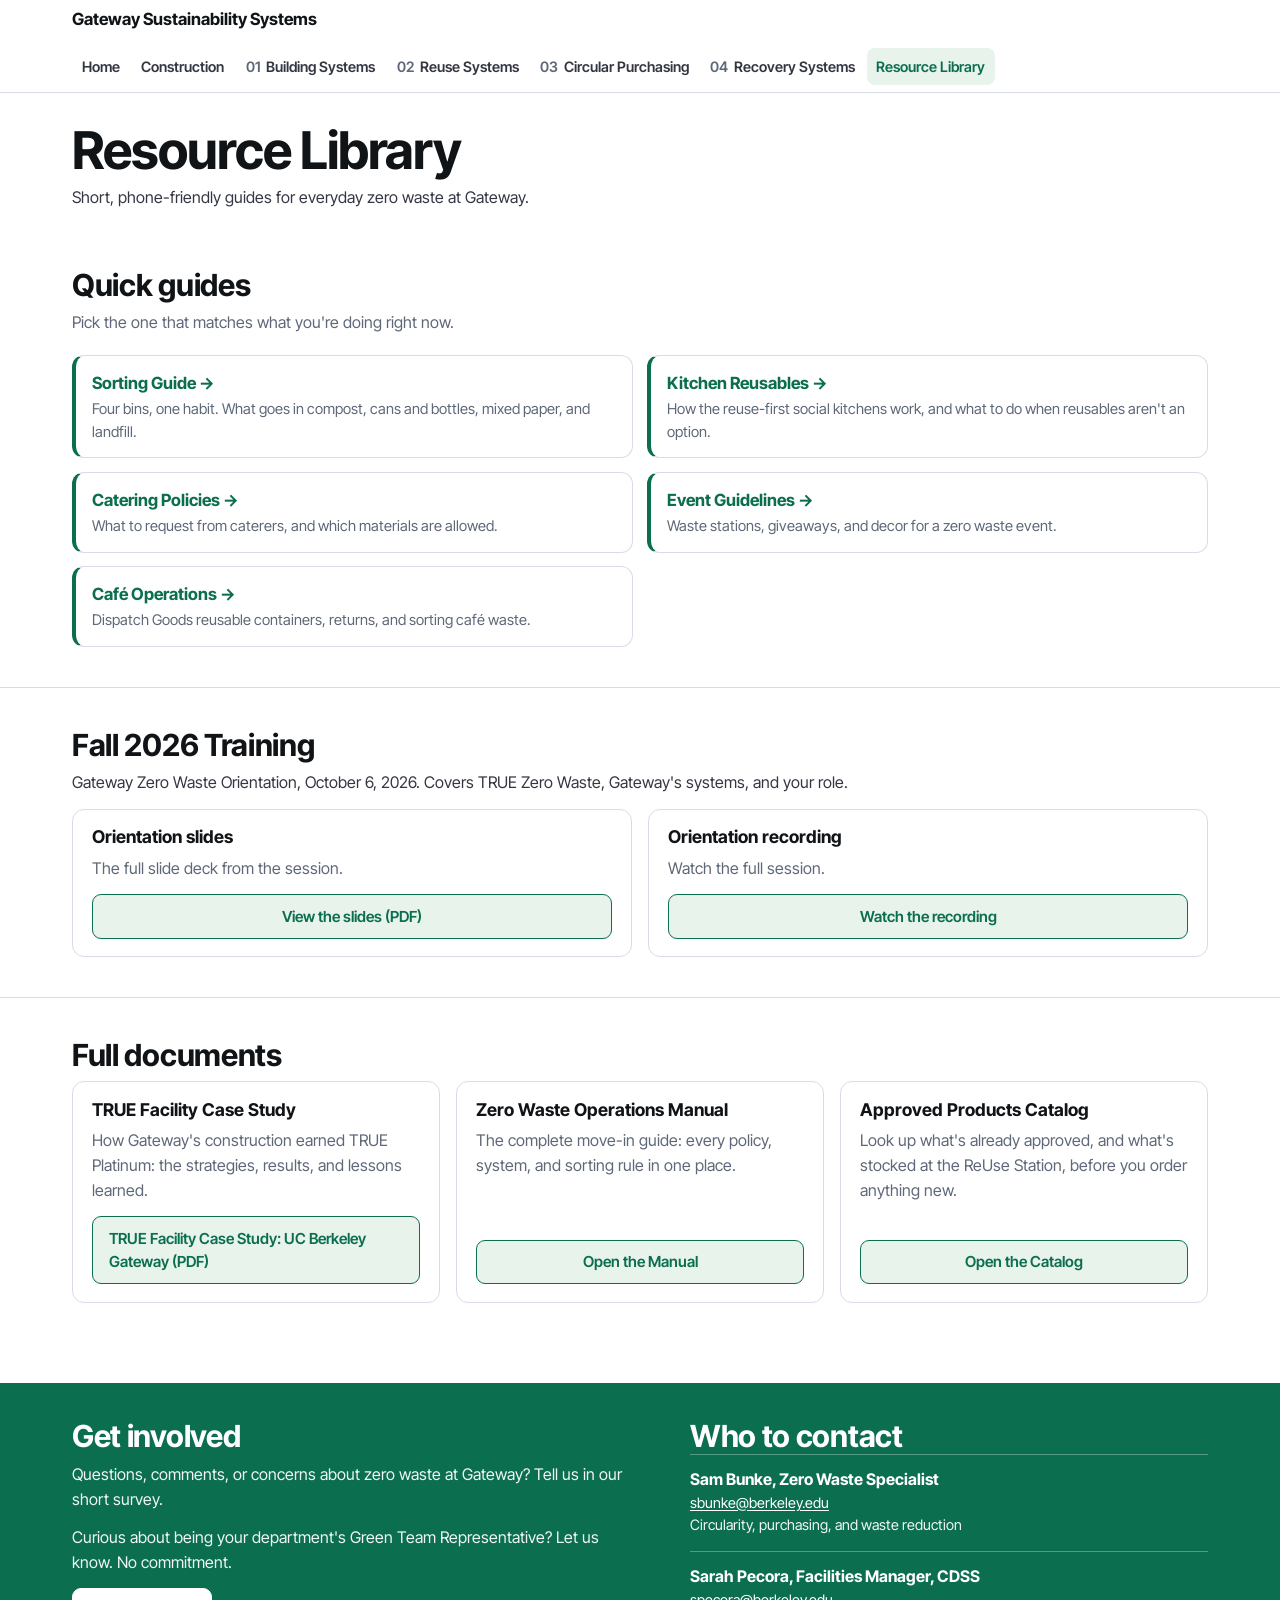
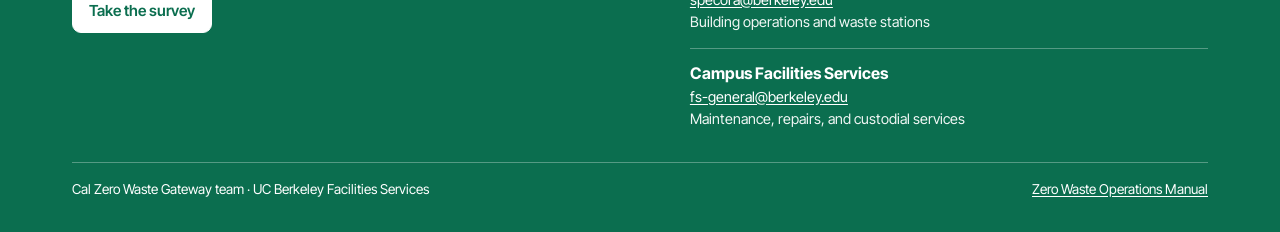
==== commit 2013a7b1: "Link the Fall 2026 orientation recording in the Resource Library Co-Authored-By: Claude Opus 5.5 (1M" ====
--- a/docs/resources/index.html
+++ b/docs/resources/index.html
@@ -52,7 +52,7 @@
           <div class="resource">
             <h3>Orientation recording</h3>
             <p>Watch the full session.</p>
-            <p class="training-soon">Recording coming soon.</p>
+            <a class="btn btn-block" href="https://drive.google.com/drive/folders/1CoSc5XUZY8XLu1xAGHZmtDlVO3iL8lhT">Watch the recording</a>
           </div>
         </div>
       </div>
--- a/docs/assets/css/site.css
+++ b/docs/assets/css/site.css
@@ -617,6 +617,3 @@
 .member-bio p { margin: 0 0 0.4rem; }
 .member-bio blockquote { margin: 0.3rem 0 0; padding-left: 0.75rem; border-left: 3px solid #0B6E4F; }
 
-/* Fall training: recording placeholder */
-.training-soon { color: var(--ink-muted); font-style: italic; flex: 0; margin: 0; }
-@media (max-width: 639px) { .resource .training-soon { display: block; font-size: 0.95rem; padding: 0.6rem 0; } }
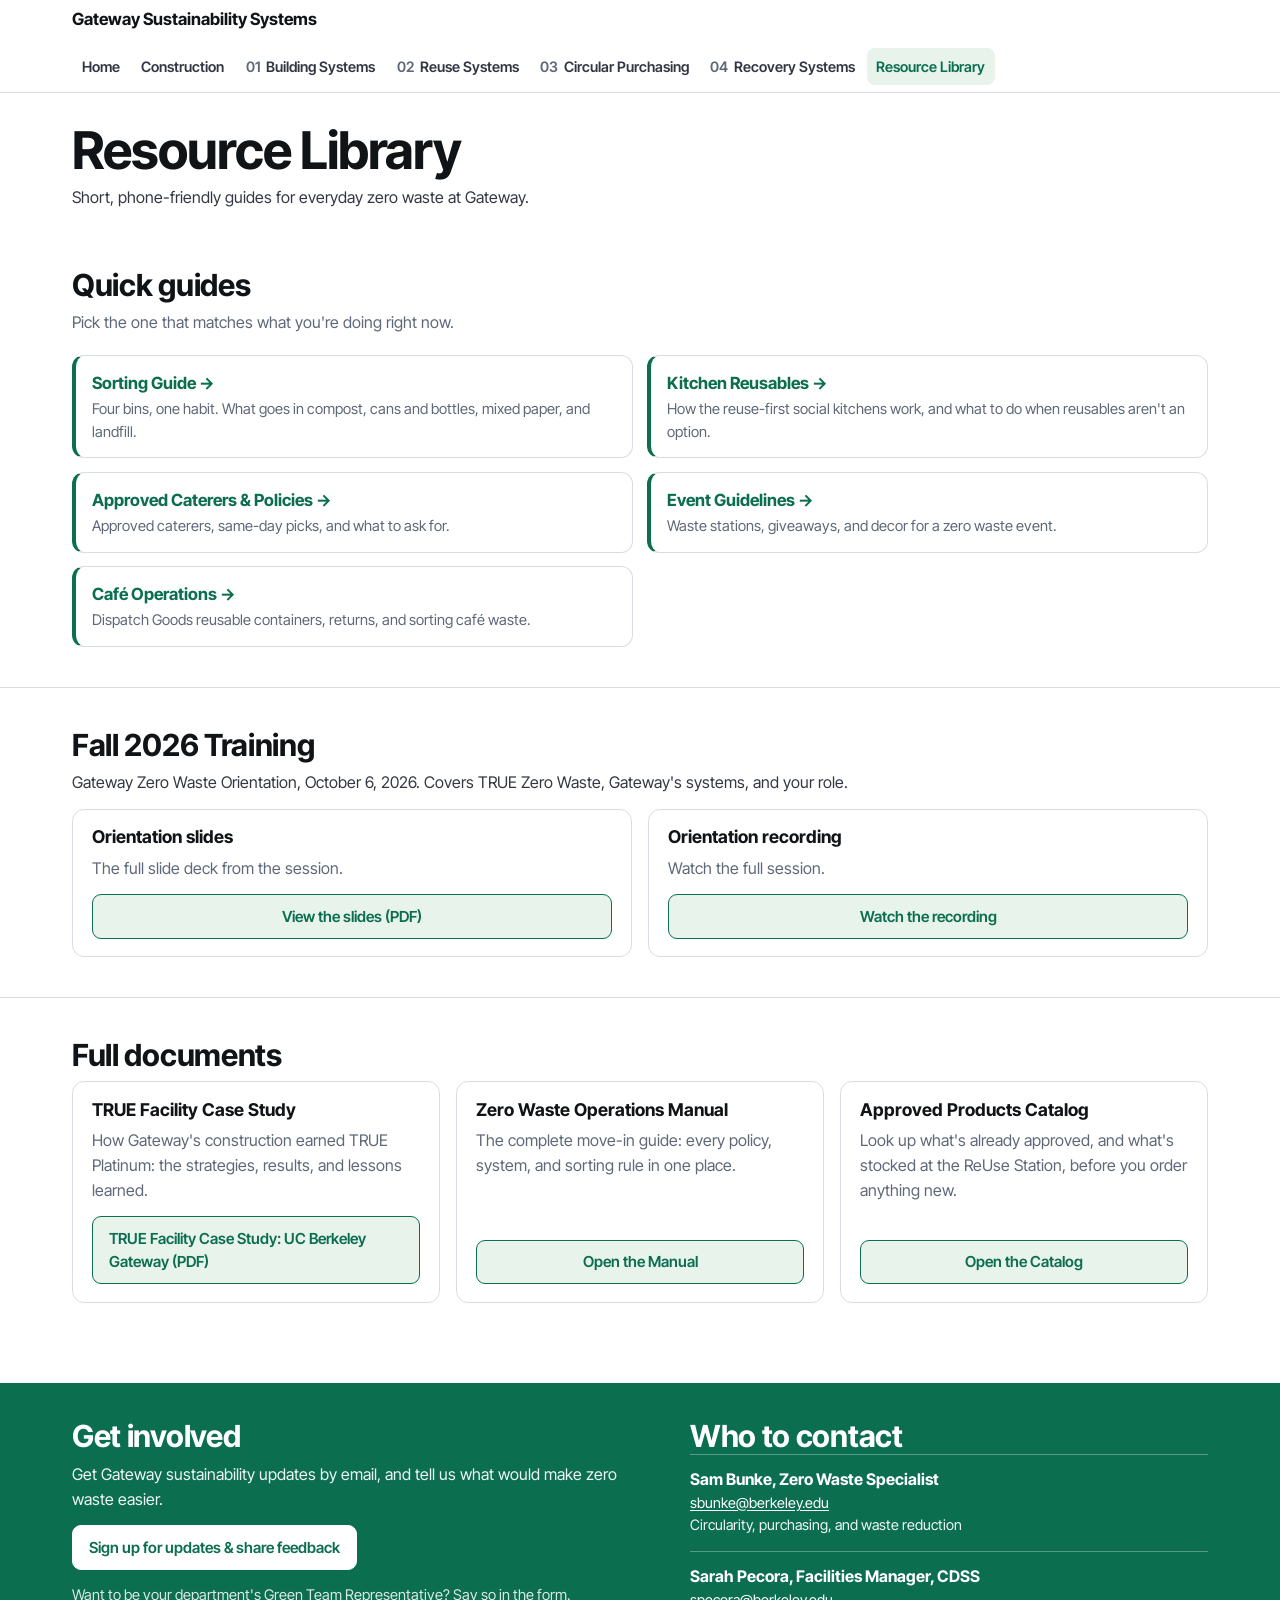
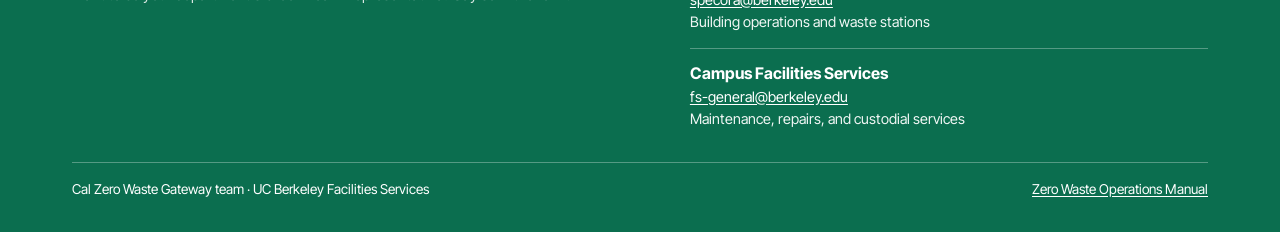
==== commit ee7581c1: "Rename Catering Policies to Approved Caterers & Policies Co-Authored-By: Claude Opus 5.5 <noreply@an" ====
--- a/docs/resources/index.html
+++ b/docs/resources/index.html
@@ -35,7 +35,7 @@
       <div class="wrap">
         <h2 id="guides-title">Quick guides</h2>
         <p class="section-intro">Pick the one that matches what you're doing right now.</p>
-        <ul class="guide-list"><li><a class="guide-link" href="sorting-guide.html"><span class="guide-title">Sorting Guide</span><span class="guide-desc">Four bins, one habit. What goes in compost, cans and bottles, mixed paper, and landfill.</span></a></li><li><a class="guide-link" href="kitchen-reusables.html"><span class="guide-title">Kitchen Reusables</span><span class="guide-desc">How the reuse-first social kitchens work, and what to do when reusables aren't an option.</span></a></li><li><a class="guide-link" href="catering-policies.html"><span class="guide-title">Catering Policies</span><span class="guide-desc">What to request from caterers, and which materials are allowed.</span></a></li><li><a class="guide-link" href="event-guidelines.html"><span class="guide-title">Event Guidelines</span><span class="guide-desc">Waste stations, giveaways, and decor for a zero waste event.</span></a></li><li><a class="guide-link" href="cafe-operations.html"><span class="guide-title">Café Operations</span><span class="guide-desc">Dispatch Goods reusable containers, returns, and sorting café waste.</span></a></li></ul>
+        <ul class="guide-list"><li><a class="guide-link" href="sorting-guide.html"><span class="guide-title">Sorting Guide</span><span class="guide-desc">Four bins, one habit. What goes in compost, cans and bottles, mixed paper, and landfill.</span></a></li><li><a class="guide-link" href="kitchen-reusables.html"><span class="guide-title">Kitchen Reusables</span><span class="guide-desc">How the reuse-first social kitchens work, and what to do when reusables aren't an option.</span></a></li><li><a class="guide-link" href="catering-policies.html"><span class="guide-title">Approved Caterers &amp; Policies</span><span class="guide-desc">Approved caterers, same-day picks, and what to ask for.</span></a></li><li><a class="guide-link" href="event-guidelines.html"><span class="guide-title">Event Guidelines</span><span class="guide-desc">Waste stations, giveaways, and decor for a zero waste event.</span></a></li><li><a class="guide-link" href="cafe-operations.html"><span class="guide-title">Café Operations</span><span class="guide-desc">Dispatch Goods reusable containers, returns, and sorting café waste.</span></a></li></ul>
       </div>
     </section>
 
@@ -75,7 +75,7 @@
           <div class="resource">
             <h3>Approved Products Catalog</h3>
             <p>Look up what's already approved, and what's stocked at the ReUse Station, before you order anything new.</p>
-            <a class="btn btn-block" href="https://docs.google.com/spreadsheets/d/1A8FVGTV1aYEEU8FSmAIqXaVte6zZQoTVcCfQZ-hz0IU/edit?gid=1487214576#gid=1487214576">Open the Catalog</a>
+            <a class="btn btn-block" href="catalog.html">Open the Catalog</a>
           </div>
         </div>
       </div>
--- a/docs/assets/css/site.css
+++ b/docs/assets/css/site.css
@@ -542,7 +542,7 @@
 .bin-compost { --bin: #0B6E4F; }
 .bin-recycle { --bin: #2F5F98; }
 .bin-landfill { --bin: #343743; }
-.bin-dispatch { --bin: #5E6878; }
+.bin-dispatch { --bin: #FF6B00; }
 .bin-name { display: flex; align-items: center; flex-wrap: wrap; gap: 0.45rem; font-weight: 700; font-size: 1.08rem; color: var(--ink-strong); margin-bottom: 0.5rem; }
 .bin-dot { width: 14px; height: 14px; border-radius: 50%; background: var(--bin); flex: none; }
 .bin-color { font-size: 0.82rem; font-weight: 600; color: var(--ink-muted); }
@@ -617,3 +617,65 @@
 .member-bio p { margin: 0 0 0.4rem; }
 .member-bio blockquote { margin: 0.3rem 0 0; padding-left: 0.75rem; border-left: 3px solid #0B6E4F; }
 
+
+/* Approved Products Catalog */
+.reuse-box { background: var(--green-tint); border: 1px solid var(--green); border-radius: var(--radius); padding: 1.1rem 1.2rem; }
+.reuse-box h2 { margin-top: 0; }
+.reuse-box p { margin-bottom: 0.6rem; }
+.reuse-chips { list-style: none; margin: 0.4rem 0 0.75rem; padding: 0; display: flex; flex-wrap: wrap; gap: 0.4rem; }
+.reuse-chips li { background: var(--white); border: 1px solid var(--green); color: var(--green); border-radius: 999px; padding: 0.25rem 0.7rem; font-size: 0.92rem; font-weight: 600; }
+.reuse-more { margin: 0; font-weight: 600; }
+.epp-top-label { font-weight: 600; margin: 0.75rem 0 0; }
+.epp-top li { background: var(--surface); border-color: var(--line); color: var(--ink-strong); }
+.epp-folds { border-bottom: 1px solid var(--line); margin-top: 0.5rem; }
+.epp-fold { border-top: 1px solid var(--line); padding: 0.35rem 0; margin: 0; }
+.epp-fold > summary { color: var(--ink-strong); margin-bottom: 0; }
+.epp-fold > summary h3 { font-size: 1.1rem; }
+.epp-fold[open] > summary { margin-bottom: 0.4rem; }
+.epp-list { list-style: none; margin: 0 0 0.5rem; padding: 0; }
+@media (min-width: 768px) { .epp-list { display: grid; grid-template-columns: 1fr 1fr; column-gap: 1.5rem; } }
+.epp-list li { padding: 0.5rem 0; border-bottom: 1px solid var(--line); display: flex; flex-direction: column; gap: 0.1rem; }
+.epp-list li:last-child { border-bottom: 0; }
+.epp-name { font-weight: 600; font-size: 0.97rem; }
+.epp-brand { font-weight: 400; color: var(--ink-muted); }
+.epp-meta { font-size: 0.86rem; color: var(--ink-muted); }
+.epp-note { color: var(--ink-muted); font-size: 0.95rem; margin: 0.75rem 0; }
+.epp-fold .callout { margin: 0.5rem 0 0.75rem; }
+
+/* Footer: Green Team note under the sign-up button */
+.site-footer .footer-note { margin: 0.85rem 0 0; font-size: 0.92rem; opacity: 0.9; }
+
+.card-text { flex: 1; display: flex; flex-direction: column; }
+/* Home on phones: a bit more air, shorter overall. System cards are compact photo rows (thumbnail, title, whole card tappable). */
+@media (max-width: 639px) {
+  body[data-page="home"] .section { padding: 1.8rem 0; }
+  body[data-page="home"] .section-tight { padding-top: 1.4rem; }
+  body[data-page="home"] h2 { margin-bottom: 0.45rem; }
+  body[data-page="home"] .quick-grid { gap: 0.65rem; }
+  body[data-page="home"] .quick { padding: 0.85rem 0.95rem; }
+  body[data-page="home"] .metrics { gap: 0.65rem; }
+
+  .cards-5 { gap: 0.6rem; margin-top: 0.75rem; }
+  .cards-5 .card-system { position: relative; flex-direction: row; align-items: stretch; border-left: 1px solid var(--line); min-height: 72px; }
+  .cards-5 .card-system .card-img { display: block; width: 84px; flex: none; aspect-ratio: auto; height: auto; object-fit: cover; }
+  .cards-5 .card-system .card-body { display: flex; flex-direction: row; align-items: center; justify-content: space-between; gap: 0.6rem; text-align: left; padding: 0.6rem 0.85rem; }
+  .cards-5 .card-system .card-num { display: block; font-size: 0.75rem; }
+  .cards-5 .card-system h3 { font-size: 1.02rem; margin: 0; }
+  .cards-5 .card-system p { display: none; }
+  .cards-5 .card-system .card-text { flex: 1; min-width: 0; }
+  .cards-5 .card-system .btn { all: unset; flex: none; color: var(--green); font-weight: 700; font-size: 1.2rem; cursor: pointer; }
+  .cards-5 .card-system .btn .btn-label { position: absolute; width: 1px; height: 1px; overflow: hidden; clip: rect(0 0 0 0); white-space: nowrap; }
+  .cards-5 .card-system .btn::after { content: "\2192"; }
+  .cards-5 .card-system .btn::before { content: ""; position: absolute; inset: 0; }
+  .cards-5 .card-system:focus-within { outline: 2px solid var(--green); outline-offset: 2px; }
+}
+
+/* Catering: approved caterers with order links */
+.caterer-rows { list-style: none; margin: 0.5rem 0 0; padding: 0; display: grid; gap: 0.5rem; }
+@media (min-width: 768px) { .caterer-rows { grid-template-columns: 1fr 1fr; gap: 0.6rem 1rem; } }
+.caterer-rows li { display: flex; align-items: center; justify-content: space-between; gap: 0.75rem; padding: 0.7rem 0.9rem; border: 1px solid var(--line); border-left: 4px solid var(--green); border-radius: 10px; background: var(--surface); }
+.caterer-name { font-weight: 600; }
+.caterer-order { font-weight: 600; font-size: 0.92rem; white-space: nowrap; }
+.caterer-order::after { content: " \2192"; }
+.pending-tag { display: block; font-size: 0.82rem; font-weight: 400; color: var(--ink-muted); }
+.caterer-pending li { border-left-color: var(--line); }
